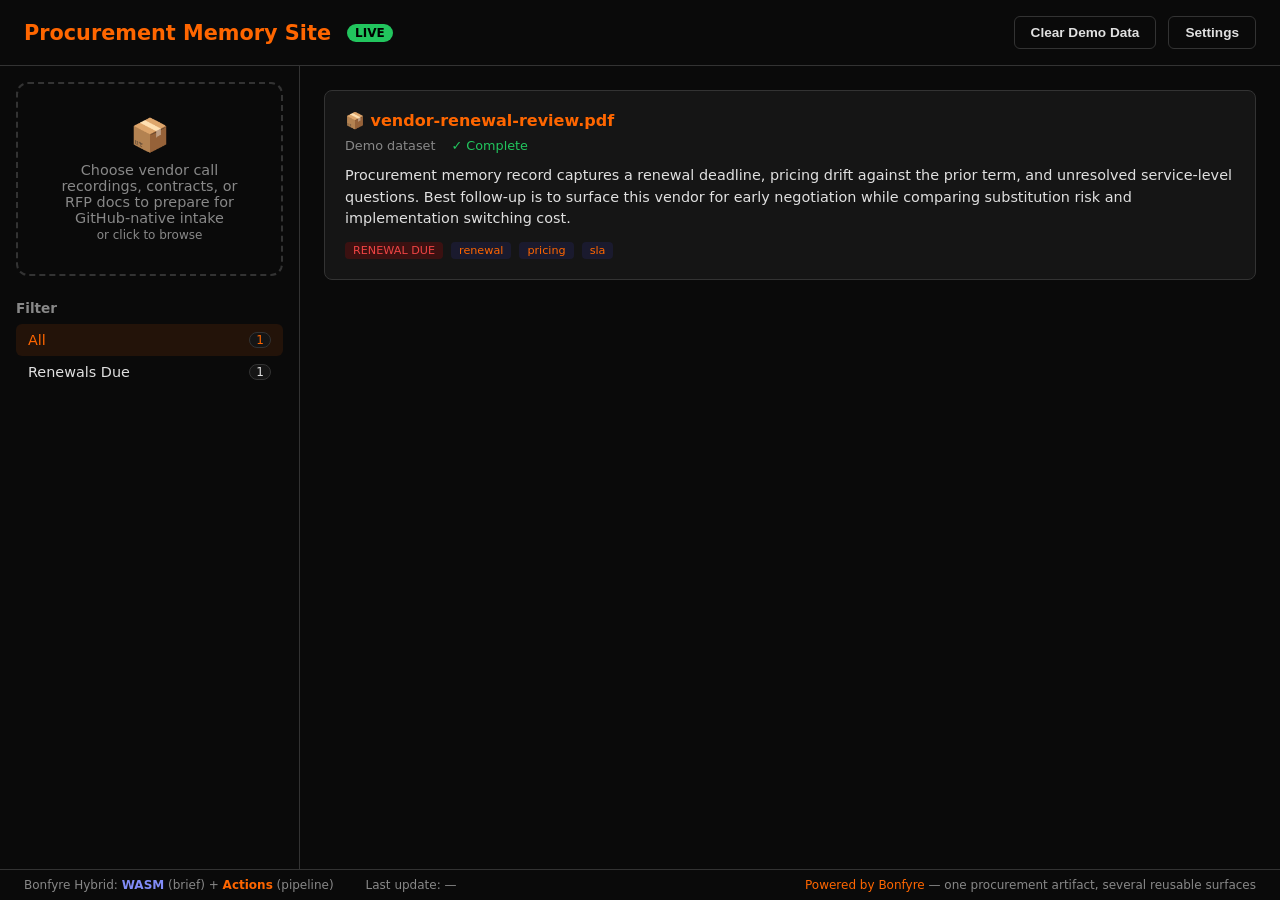
==== site/index.html @ 752cc1dd "Make public copy user-facing" ====
<!DOCTYPE html>
<html lang="en">
<head>
  <meta charset="utf-8">
  <meta name="viewport" content="width=device-width,initial-scale=1">
  <title>Procurement Memory Site</title>
  <style>
    :root{--bg:#0a0a0a;--fg:#e0e0e0;--accent:#ff6600;--surface:#151515;--border:#333;--dim:#888;--green:#22c55e;--red:#ef4444;--yellow:#eab308}
    *{margin:0;padding:0;box-sizing:border-box}
    body{font-family:system-ui,-apple-system,sans-serif;background:var(--bg);color:var(--fg)}
    .app{display:grid;grid-template-columns:300px 1fr;grid-template-rows:auto 1fr auto;min-height:100vh}
    header{grid-column:1/-1;padding:1rem 1.5rem;border-bottom:1px solid var(--border);display:flex;align-items:center;gap:1rem}
    .sidebar{border-right:1px solid var(--border);padding:1rem;overflow-y:auto}
    .main{padding:1.5rem;overflow-y:auto}
    h1{font-size:1.3rem;color:var(--accent)}
    .badge{font-size:.75rem;padding:2px 8px;border-radius:999px;font-weight:600}
    .badge-live{background:var(--green);color:#000}
    .badge-processing{background:var(--yellow);color:#000;animation:pulse 1.5s infinite}
    @keyframes pulse{50%{opacity:.6}}
    .header-right{margin-left:auto;display:flex;gap:.75rem;align-items:center}
    .dropzone{border:2px dashed var(--border);border-radius:12px;padding:2rem;text-align:center;cursor:pointer;transition:all .2s;margin-bottom:1rem}
    .dropzone:hover,.dropzone.drag-over{border-color:var(--accent);background:rgba(255,102,0,.05)}
    .dropzone input{display:none}
    .dropzone-icon{font-size:2rem;margin-bottom:.5rem}
    .dropzone-text{color:var(--dim);font-size:.9rem}
    .pipeline{margin-top:1rem}
    .pipeline-step{display:flex;align-items:center;gap:.5rem;padding:.5rem .75rem;border-left:3px solid var(--border);margin-left:.5rem;font-size:.85rem;transition:all .3s}
    .pipeline-step.active{border-color:var(--accent);color:var(--accent)}
    .pipeline-step.done{border-color:var(--green);color:var(--green)}
    .pipeline-step.wasm{border-color:#818cf8;color:#818cf8}
    .pipeline-step .label{flex:1}
    .pipeline-step .where{font-size:.7rem;opacity:.6}
    .card{background:var(--surface);border:1px solid var(--border);border-radius:8px;padding:1.25rem;margin-bottom:1rem}
    .card h3{color:var(--accent);font-size:1rem;margin-bottom:.5rem}
    .card-meta{font-size:.8rem;color:var(--dim);margin-bottom:.75rem;display:flex;gap:1rem}
    .card-body{font-size:.9rem;line-height:1.5}
    .card-tags{margin-top:.75rem;display:flex;gap:.5rem;flex-wrap:wrap}
    .tag{font-size:.7rem;padding:2px 8px;border-radius:4px;background:#1a1a2e;color:var(--accent)}
    .tag-urgent{background:#3b1111;color:var(--red)}
    .preview{background:#0d0d1a;border:1px solid #2a2a4a;border-radius:8px;padding:1rem;margin-top:1rem}
    .preview h4{color:#818cf8;font-size:.85rem;margin-bottom:.5rem}
    .preview pre{font-size:.8rem;white-space:pre-wrap;color:var(--dim);max-height:300px;overflow-y:auto}
    .wasm-badge{font-size:.65rem;background:#818cf8;color:#000;padding:1px 6px;border-radius:3px;margin-left:.5rem}
    .config{margin-top:1.5rem}
    .config h4{font-size:.85rem;color:var(--dim);margin-bottom:.5rem}
    .config input{width:100%;padding:.5rem;background:var(--surface);border:1px solid var(--border);border-radius:4px;color:var(--fg);font-size:.85rem;margin-bottom:.5rem}
    .config label{font-size:.8rem;color:var(--dim);display:block;margin-bottom:.25rem}
    .btn{padding:.5rem 1rem;border-radius:6px;border:none;cursor:pointer;font-size:.85rem;font-weight:600;transition:all .15s}
    .btn-primary{background:var(--accent);color:#000}
    .btn-primary:hover{background:#e65c00}
    .btn-ghost{background:transparent;border:1px solid var(--border);color:var(--fg)}
    .filter-list{list-style:none;margin-top:.5rem}
    .filter-item{padding:.5rem .75rem;border-radius:6px;cursor:pointer;font-size:.9rem;display:flex;justify-content:space-between}
    .filter-item:hover{background:rgba(255,255,255,.05)}
    .filter-item.active{background:rgba(255,102,0,.1);color:var(--accent)}
    .filter-count{font-size:.75rem;background:var(--surface);border:1px solid var(--border);padding:0 6px;border-radius:999px}
    .status-bar{grid-column:1/-1;border-top:1px solid var(--border);padding:.5rem 1.5rem;font-size:.75rem;color:var(--dim);display:flex;gap:2rem}
    @media(max-width:768px){.app{grid-template-columns:1fr}.sidebar{border-right:none;border-bottom:1px solid var(--border)}}
  </style>
</head>
<body>
  <div class="app">
    <header>
      <h1>Procurement Memory Site</h1>
      <span class="badge badge-live" id="statusBadge">LIVE</span>
      <div class="header-right">
        <button class="btn btn-ghost" id="toggleDemoBtn" type="button">Clear Demo Data</button>
        <button class="btn btn-ghost" onclick="toggleConfig()">Settings</button>
      </div>
    </header>
    <div class="sidebar">
      <div class="dropzone" id="dropzone">
        <div class="dropzone-icon">📦</div>
        <div class="dropzone-text">Choose vendor call recordings, contracts, or RFP docs to prepare for GitHub-native intake<br><small>or click to browse</small></div>
        <input type="file" id="fileInput" accept="audio/*,.wav,.mp3,.m4a,.ogg,.flac,.webm,.pdf,.docx,.txt,.md" multiple>
      </div>
      <div class="pipeline" id="pipeline" style="display:none;">
        <div class="pipeline-step" data-step="prepare"><span class="label">Prepare intake file</span><span class="where">Browser</span></div>
        <div class="pipeline-step" data-step="commit"><span class="label">Upload + commit</span><span class="where">GitHub Web</span></div>
        <div class="pipeline-step" data-step="process"><span class="label">bonfyre-transcribe</span><span class="where">Actions</span></div>
        <div class="pipeline-step" data-step="brief"><span class="label">bonfyre-brief</span><span class="where wasm-badge">WASM</span></div>
        <div class="pipeline-step" data-step="tag"><span class="label">bonfyre-tag</span><span class="where">Actions</span></div>
        <div class="pipeline-step" data-step="embed"><span class="label">bonfyre-embed + vec</span><span class="where">Actions</span></div>
        <div class="pipeline-step" data-step="ledger"><span class="label">bonfyre-ledger</span><span class="where">Actions</span></div>
        <div class="pipeline-step" data-step="emit"><span class="label">bonfyre-emit</span><span class="where">Actions</span></div>
      </div>
      <div class="preview" id="wasmPreview" style="display:none;">
        <h4>Live Preview <span class="wasm-badge">WASM</span></h4>
        <pre id="previewContent">Processing…</pre>
      </div>
      <div class="preview" id="intakePreview" style="display:none;">
        <h4>GitHub Intake</h4>
        <pre id="intakeContent">Preparing upload…</pre>
        <div style="margin-top:.75rem;display:flex;gap:.5rem;flex-wrap:wrap;">
          <a class="btn btn-primary" id="downloadPrepared" href="#" download>Download Intake Copy</a>
          <a class="btn btn-ghost" id="openUploadFolder" href="#" target="_blank" rel="noreferrer">Open GitHub Folder</a>
          <button class="btn btn-ghost" id="markUploaded" type="button">I Uploaded It</button>
        </div>
      </div>
      <h4 style="margin-top:1.5rem;font-size:.85rem;color:var(--dim);">Filter</h4>
      <ul class="filter-list" id="filterList">
        <li class="filter-item active" data-filter="all">All <span class="filter-count" id="countAll">0</span></li>
        <li class="filter-item" data-filter="flagged">Renewals Due <span class="filter-count">0</span></li>
      </ul>
      <div class="config" id="configPanel" style="display:none;">
        <h4>GitHub Connection</h4>
        <label>Repository (owner/repo)</label>
        <input type="text" id="cfgRepo" placeholder="Nickgonzales76017/pages-procurement-memory">
        <label>Branch</label>
        <input type="text" id="cfgBranch" value="main">
<button class="btn btn-primary" onclick="saveConfig()" style="width:100%;margin-top:.5rem;">Save</button>
      </div>
    </div>
    <div class="main" id="boardContent">
      <div style="text-align:center;padding:4rem 2rem;color:var(--dim);">
        <p style="font-size:1.2rem;margin-bottom:.5rem;">No procurement records</p>
        <p>Drop vendor calls, contracts, or RFP docs to build institutional procurement memory.</p>
        <p style="margin-top:1.5rem;font-size:.85rem;line-height:1.6;">
          <strong style="color:var(--accent);">Path 3 — Hybrid Architecture</strong><br>
          Prepare intake copy → upload with <strong style="color:var(--accent)">GitHub’s own web UI</strong><br>→ <strong style="color:var(--accent)">Actions</strong> transcribes, tags, values via ledger → <strong style="color:#818cf8">WASM</strong> briefs in-browser → Pages deploys
        </p>
        <div style="margin-top:1.5rem;display:grid;grid-template-columns:repeat(auto-fit,minmax(130px,1fr));gap:.75rem;text-align:center;font-size:.8rem;">
          <div style="padding:.5rem;border:1px solid var(--border);border-radius:6px;">
            <div style="color:var(--accent);font-weight:600;font-size:1rem;">One vendor trail</div>
            <div>Start from the actual record</div>
          </div>
          <div style="padding:.5rem;border:1px solid var(--border);border-radius:6px;">
            <div style="color:var(--accent);font-weight:600;font-size:1rem;">Shared record</div>
            <div>A memory your team can reuse</div>
          </div>
          <div style="padding:.5rem;border:1px solid var(--border);border-radius:6px;">
            <div style="color:var(--accent);font-weight:600;font-size:1rem;">No prompt UI</div>
            <div>Bring the files and go</div>
          </div>
        </div>
        <p style="margin-top:1rem;font-size:.75rem;color:var(--dim);">
          One procurement artifact, several reusable surfaces.
        </p>
      </div>
    </div>
    <div class="status-bar">
      <span>Bonfyre Hybrid: <strong style="color:#818cf8">WASM</strong> (brief) + <strong style="color:var(--accent)">Actions</strong> (pipeline)</span>
      <span id="lastUpdate">Last update: —</span>
      <span style="margin-left:auto;"><a href="https://github.com/Nickgonzales76017/bonfyre" style="color:var(--accent);text-decoration:none;">Powered by Bonfyre</a>
        &mdash; one procurement artifact, several reusable surfaces</span>
    </div>
  </div>
    <script src="js/github-intake.js"></script>
  <script src="js/github-jobs.js"></script>
  <script>
const STORE_KEY = 'bonfyre_pages-procurement-memory_config';
const ITEMS_KEY = 'bonfyre_pages-procurement-memory_items';
const INPUT_PATH = 'input';
const DEFAULT_REPO = 'Nickgonzales76017/pages-procurement-memory';
const DEFAULT_BRANCH = 'main';
const APP_NAME = "Procurement Memory Site";
const ROUTE_LABEL = "procurement memory";
const EXTRA_ARTIFACTS = [{"suffix":".tags.json","step":"tag"},{"suffix":".embed.json","step":"embed"},{"suffix":".ledger.json","step":"ledger"}];
const COMPLETE_WHEN_ANY = ["tags","embed","ledger"];
const FLAG_TERMS = ["renewal","renewal due","expiration"];
const COMPLETE_AFTER_BRIEF_ONLY = false;

let config = Object.assign({ repo: DEFAULT_REPO, branch: DEFAULT_BRANCH }, JSON.parse(localStorage.getItem(STORE_KEY) || '{}'));
let items = JSON.parse(localStorage.getItem(ITEMS_KEY) || '[]');
let briefWorker = null;
let activeIntake = null;

function toggleConfig() {
  const panel = document.getElementById('configPanel');
  panel.style.display = panel.style.display === 'none' ? 'block' : 'none';
  if (panel.style.display === 'block') {
    document.getElementById('cfgRepo').value = config.repo || '';
    document.getElementById('cfgBranch').value = config.branch || 'main';
  }
}

function saveConfig() {
  config = {
    repo: document.getElementById('cfgRepo').value.trim() || DEFAULT_REPO,
    branch: document.getElementById('cfgBranch').value.trim() || DEFAULT_BRANCH
  };
  localStorage.setItem(STORE_KEY, JSON.stringify(config));
  document.getElementById('configPanel').style.display = 'none';
}

const dropzone = document.getElementById('dropzone');
const fileInput = document.getElementById('fileInput');

dropzone.addEventListener('click', () => fileInput.click());
dropzone.addEventListener('dragover', e => { e.preventDefault(); dropzone.classList.add('drag-over'); });
dropzone.addEventListener('dragleave', () => dropzone.classList.remove('drag-over'));
dropzone.addEventListener('drop', e => {
  e.preventDefault();
  dropzone.classList.remove('drag-over');
  [...e.dataTransfer.files].forEach(f => handleFile(f));
});
fileInput.addEventListener('change', e => { [...e.target.files].forEach(f => handleFile(f)); });

function safeJson(raw) {
  try {
    return JSON.parse(raw);
  } catch (_) {
    return null;
  }
}

function matchesFlagTerms(value) {
  const haystack = typeof value === 'string' ? value.toLowerCase() : JSON.stringify(value || {}).toLowerCase();
  return FLAG_TERMS.some(term => haystack.includes(term));
}

function applyArtifactSignals(item, name, raw) {
  const parsed = safeJson(raw);
  if (name === 'tags' && parsed && Array.isArray(parsed.tags)) {
    item.tags = parsed.tags;
    if (!item.flagged && matchesFlagTerms(parsed.tags)) item.flagged = true;
  }
  if (name === 'tone') {
    if (!item.flagged && (matchesFlagTerms(raw) || matchesFlagTerms(parsed))) item.flagged = true;
  }
  if (!item.flagged && matchesFlagTerms(raw)) item.flagged = true;
}

async function handleFile(file) {
  if (!config.repo) {
    toggleConfig();
    alert('Configure the GitHub repository first.');
    return;
  }

  const preparedName = BonfyreGitHubIntake.createPreparedName(file.name);
  const itemId = preparedName.replace(/\.[^.]*$/, '');
  const targetPath = INPUT_PATH + '/' + preparedName;

  showPipeline();
  updateStep('prepare', 'active');
  updateStep('brief', 'wasm');

  activeIntake = {
    id: itemId,
    file: preparedName,
    originalFile: file.name,
    targetPath,
    uploadFolderUrl: buildUploadFolderUrl(),
    pollingStarted: false
  };

  try {
    const preparedDownload = BonfyreGitHubIntake.createPreparedDownload(file, preparedName);
    updateStep('prepare', 'done');
    updateStep('commit', 'active');
    BonfyreGitHubJobs.showIntakePreview({
      intake: activeIntake,
      preparedDownload,
      routeLabel: ROUTE_LABEL,
      branch: config.branch
    });

    const item = {
      id: itemId,
      file: preparedName,
      time: new Date().toLocaleString(),
      status: 'awaiting-upload',
      brief: null,
      tags: [],
      flagged: false,
      targetPath
    };

    items = BonfyreGitHubJobs.upsertAndPersist(ITEMS_KEY, items, item);
    renderBoard();

    if (BonfyreGitHubIntake.isTextLikeFile(file)) {
      const text = await file.text();
      runBriefWasm(text, itemId);
    } else {
      showWasmPreview(BonfyreGitHubJobs.buildReadyMessage(APP_NAME));
    }
  } catch (err) {
    console.error('Intake preparation failed:', err);
    alert('Intake preparation failed: ' + err.message);
    hidePipeline();
  }
}

async function githubGetFile(filePath) {
  return BonfyreGitHubIntake.fetchRawFile({
    repo: config.repo,
    branch: config.branch,
    path: filePath
  });
}

function buildUploadFolderUrl() {
  return BonfyreGitHubIntake.buildUploadFolderUrl({
    repo: config.repo,
    branch: config.branch,
    inputPath: INPUT_PATH
  });
}

function markUploaded() {
  items = BonfyreGitHubJobs.markUploaded({
    activeIntake,
    items,
    storageKey: ITEMS_KEY,
    updateStep,
    renderBoard,
    onStartPoll: function(intake) {
      pollForCompletion(intake.id, intake.file);
    }
  });
}

function initBriefWorker() {
  if (window.Worker) {
    try {
      briefWorker = new Worker('js/brief-worker.js');
      briefWorker.onmessage = function(e) {
        if (e.data.type === 'brief') {
          showWasmPreview(e.data.result);
          items = BonfyreGitHubJobs.updateAndPersist(ITEMS_KEY, items, e.data.id, function(item) {
            item.brief = e.data.result;
            item.status = 'previewed';
          });
          renderBoard();
        }
      };
    } catch (_) {}
  }
}

function runBriefWasm(transcript, itemId) {
  if (briefWorker) {
    briefWorker.postMessage({ type: 'brief', text: transcript, id: itemId });
    updateStep('brief', 'active');
  }
}

function pollForCompletion(itemId, fileName) {
  const base = fileName.replace(/\.[^.]*$/, '');
  const seen = {};

  BonfyreGitHubJobs.pollArtifacts({
    onError: function(err) {
      console.warn('[bonfyre] poll:', err.message);
    },
    onPoll: async function(ctrl) {
      const transcript = await githubGetFile('artifacts/' + base + '.transcript.json');
      if (!transcript) return;

      updateStep('process', 'done');
      runBriefWasm(transcript, itemId);

      const brief = await githubGetFile('artifacts/' + base + '.brief.json');
      if (brief) updateStep('brief', 'done');

      for (const artifact of EXTRA_ARTIFACTS) {
        const raw = await githubGetFile('artifacts/' + base + artifact.suffix);
        if (!raw) continue;
        const key = artifact.suffix.replace(/^\./, '').replace(/\.(json|txt|md|html)$/,'');
        seen[key] = raw;
        if (artifact.step) updateStep(artifact.step, 'done');
      }

      const idx = items.findIndex(h => h.id === itemId);
      if (idx >= 0) {
        const next = Object.assign({}, items[idx]);
        if (brief) next.brief = BonfyreGitHubIntake.parseBriefPayload(brief);
        Object.keys(seen).forEach(name => applyArtifactSignals(next, name, seen[name]));
        items = BonfyreGitHubJobs.updateAndPersist(ITEMS_KEY, items, itemId, function(item) {
          item.brief = next.brief;
          item.tags = next.tags;
          item.flagged = next.flagged;
        });
      }

      const hasCompletionSignal = COMPLETE_WHEN_ANY.some(name => seen[name]);
      if (brief && (hasCompletionSignal || COMPLETE_AFTER_BRIEF_ONLY)) {
        updateStep('emit', 'done');
        items = BonfyreGitHubJobs.updateAndPersist(ITEMS_KEY, items, itemId, function(item) {
          item.status = 'complete';
          if (brief) item.brief = BonfyreGitHubIntake.parseBriefPayload(brief);
        });
        renderBoard();
        BonfyreGitHubJobs.touchLastUpdate('lastUpdate');
        setTimeout(hidePipeline, 2000);
        ctrl.stop();
        return;
      }

      renderBoard();
    }
  });
}

function showPipeline() {
  document.getElementById('pipeline').style.display = 'block';
  document.getElementById('statusBadge').className = 'badge badge-processing';
  document.getElementById('statusBadge').textContent = 'READY';
}

function hidePipeline() {
  document.getElementById('statusBadge').className = 'badge badge-live';
  document.getElementById('statusBadge').textContent = 'LIVE';
}

function updateStep(step, state) {
  const el = document.querySelector('[data-step="' + step + '"]');
  if (el) el.className = 'pipeline-step ' + state;
}

function showWasmPreview(text) {
  document.getElementById('wasmPreview').style.display = 'block';
  document.getElementById('previewContent').textContent = text;
}

function renderBoard() {
  const container = document.getElementById('boardContent');
  if (!items.length) return;
  const activeFilter = document.querySelector('.filter-item.active')?.dataset.filter || 'all';
  const filtered = activeFilter === 'all' ? items :
                   activeFilter === 'flagged' ? items.filter(h => h.flagged) :
                   items.filter(h => h.tags?.includes(activeFilter));
  let html = '';
  for (const h of filtered) {
    const statusColor = BonfyreGitHubJobs.statusColor(h.status);
    const statusLabel = BonfyreGitHubJobs.statusLabel(h.status);
    
    html += `<div class="card"><h3>📦 ${h.file}</h3><div class="card-meta"><span>${h.time}</span><span style="color:${statusColor}">${statusLabel}</span></div><div class="card-body">${h.brief || "<em style=\"color:var(--dim)\">Indexing procurement record…</em>"}</div><div class="card-tags">${h.flagged ? "<span class=\"tag tag-urgent\">RENEWAL DUE</span>" : ""}${(h.tags||[]).map(t=>`<span class="tag">${t}</span>`).join("")}</div></div>`;
  }
  container.innerHTML = html;
  const countAll = document.getElementById('countAll');
  if (countAll) countAll.textContent = items.length;
}

document.getElementById('filterList').addEventListener('click', e => {
  const item = e.target.closest('.filter-item');
  if (!item) return;
  document.querySelectorAll('.filter-item').forEach(i => i.classList.remove('active'));
  item.classList.add('active');
  renderBoard();
});

document.getElementById('markUploaded').addEventListener('click', markUploaded);

initBriefWorker();
renderBoard();
  </script>
  <script src="js/demo-boot.js"></script>
  <script>
    BonfyreDemoBoot.init({
      storeKey: ITEMS_KEY,
      demoPath: 'demos/procurement-memory/demo-item.json',
      getItems: () => items,
      setItems: value => { items = value; },
      renderBoard: renderBoard
    });
  </script>
</body>
</html>
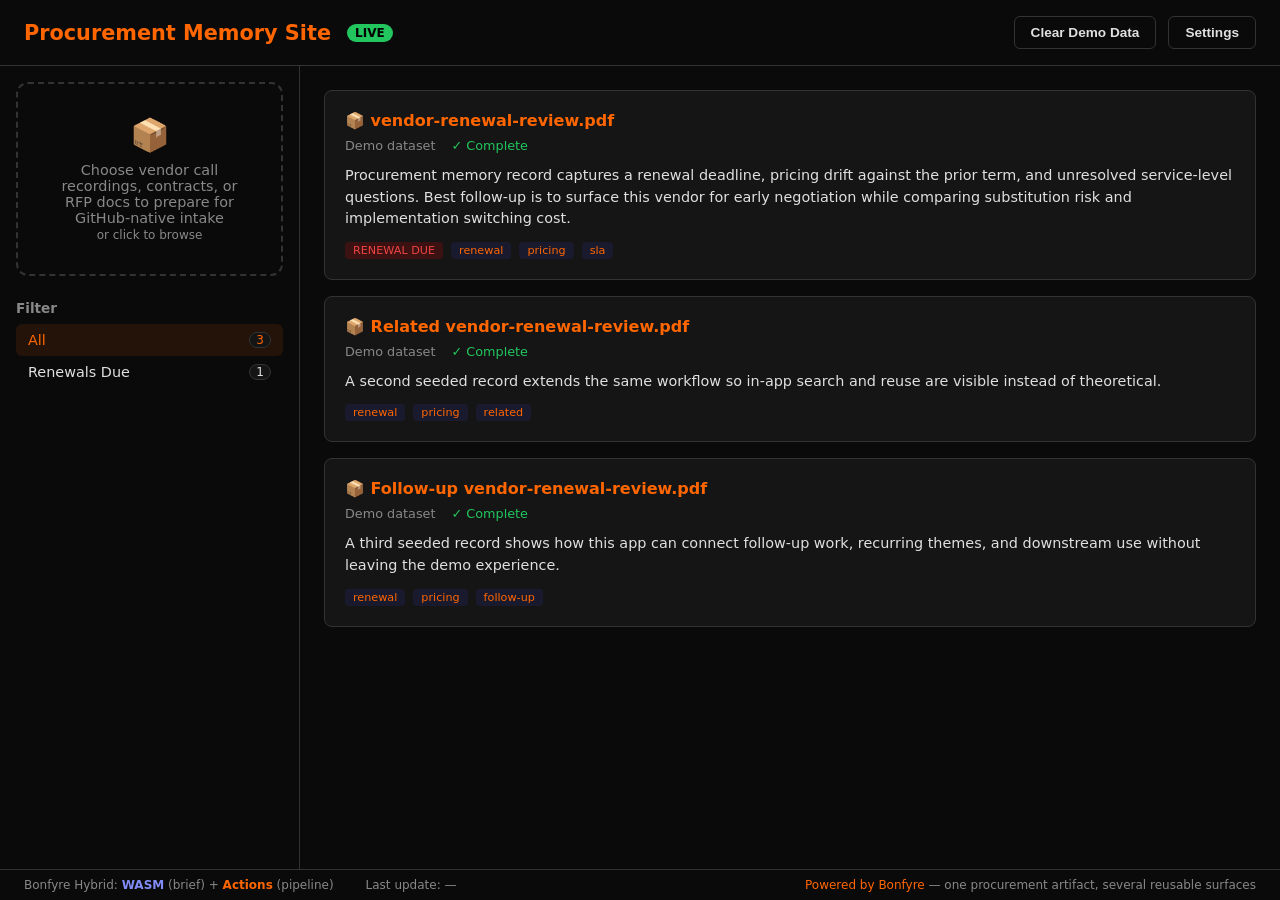
==== commit bde36093: "Make seeded demos multi-record and searchable" ====
--- a/site/index.html
+++ b/site/index.html
@@ -451,7 +451,7 @@
   <script>
     BonfyreDemoBoot.init({
       storeKey: ITEMS_KEY,
-      demoPath: 'demos/procurement-memory/demo-item.json',
+      demoPath: 'demos/procurement-memory/demo-items.json',
       getItems: () => items,
       setItems: value => { items = value; },
       renderBoard: renderBoard
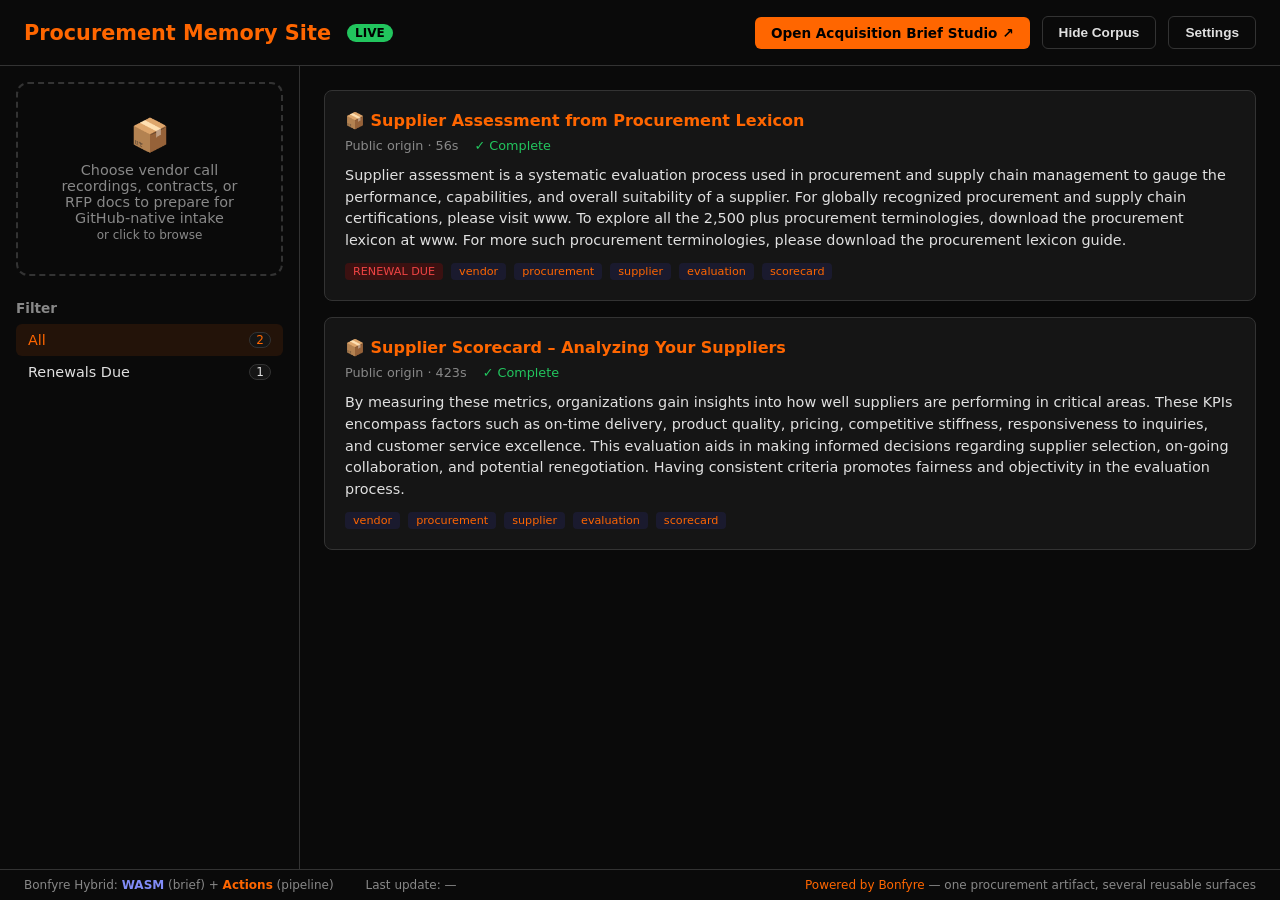
==== commit 0cb2dcec: "feat(procurement): connect acquisition brief studio to existing procurement memory" ====
--- a/site/index.html
+++ b/site/index.html
@@ -64,6 +64,7 @@
       <h1>Procurement Memory Site</h1>
       <span class="badge badge-live" id="statusBadge">LIVE</span>
       <div class="header-right">
+        <a class="btn btn-primary" href="brief-studio/" style="text-decoration:none;white-space:nowrap">Open Acquisition Brief Studio ↗</a>
         <button class="btn btn-ghost" id="toggleDemoBtn" type="button">Clear Demo Data</button>
         <button class="btn btn-ghost" onclick="toggleConfig()">Settings</button>
       </div>
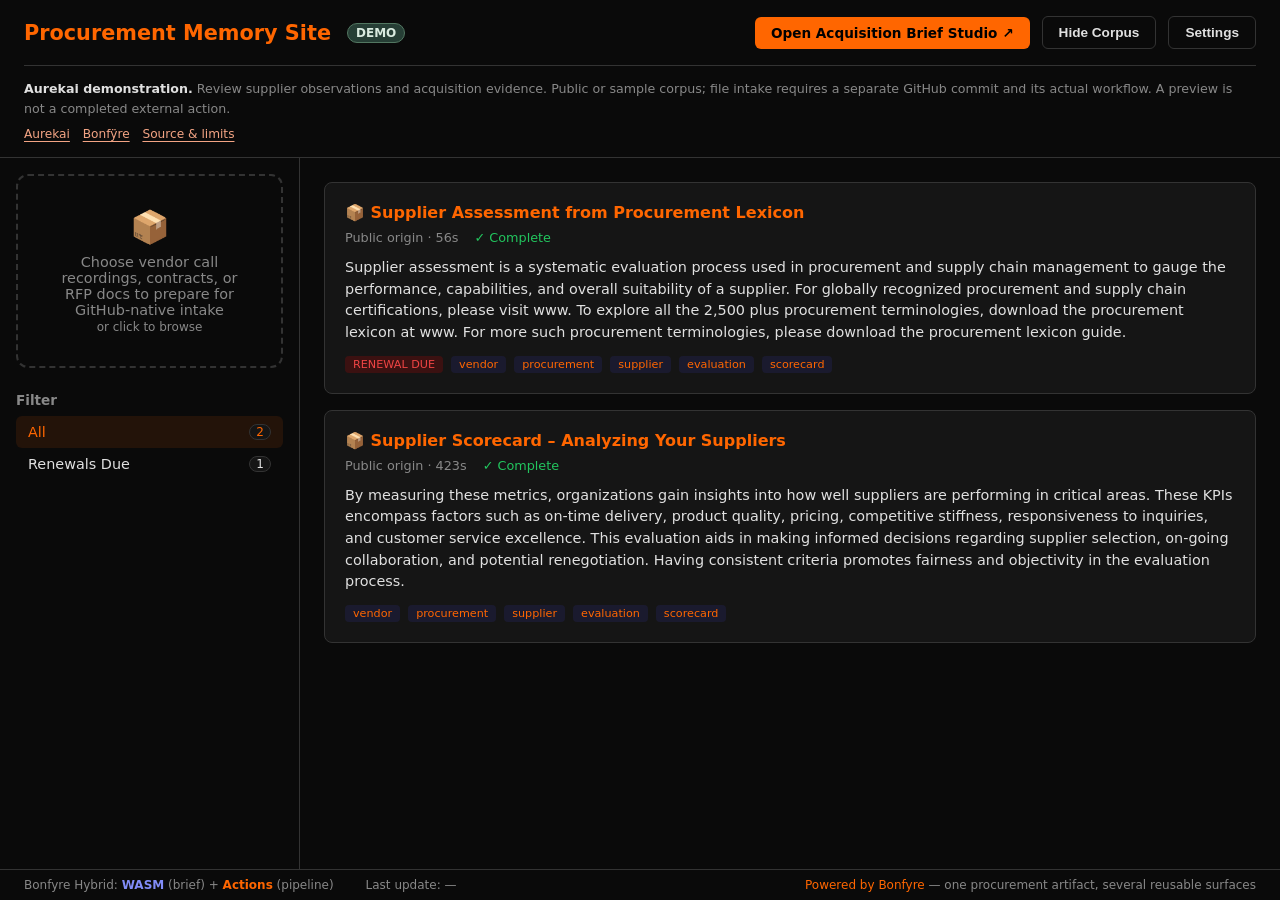
==== commit a7fe70b2: "site: distinguish demo workflow from deployed execution and add Aurekai navigation" ====
--- a/site/index.html
+++ b/site/index.html
@@ -56,18 +56,28 @@
     .filter-count{font-size:.75rem;background:var(--surface);border:1px solid var(--border);padding:0 6px;border-radius:999px}
     .status-bar{grid-column:1/-1;border-top:1px solid var(--border);padding:.5rem 1.5rem;font-size:.75rem;color:var(--dim);display:flex;gap:2rem}
     @media(max-width:768px){.app{grid-template-columns:1fr}.sidebar{border-right:none;border-bottom:1px solid var(--border)}}
-  </style>
+  
+    header{flex-wrap:wrap}
+    .badge-demo{background:#263e35;color:#d9eadf;border:1px solid #527761}
+    .aurekai-context{flex:1 0 100%;border-top:1px solid var(--border);padding:.8rem 0 0;display:flex;align-items:center;justify-content:space-between;gap:.5rem 2rem;flex-wrap:wrap}
+    .aurekai-context p{margin:0;font-size:.79rem;line-height:1.6;color:var(--dim)}
+    .aurekai-context strong{color:var(--fg)}
+    .aurekai-context nav{display:flex;align-items:center;gap:.8rem;flex-wrap:wrap}
+    .aurekai-context a{color:#f3a484;font-size:.76rem;text-decoration:underline;text-underline-offset:3px}
+    .aurekai-context a:focus-visible{outline:2px solid #f3a484;outline-offset:3px}
+    </style>
 </head>
 <body>
   <div class="app">
     <header>
       <h1>Procurement Memory Site</h1>
-      <span class="badge badge-live" id="statusBadge">LIVE</span>
+      <span class="badge badge-demo" id="statusBadge">DEMO</span>
       <div class="header-right">
         <a class="btn btn-primary" href="brief-studio/" style="text-decoration:none;white-space:nowrap">Open Acquisition Brief Studio ↗</a>
         <button class="btn btn-ghost" id="toggleDemoBtn" type="button">Clear Demo Data</button>
         <button class="btn btn-ghost" onclick="toggleConfig()">Settings</button>
       </div>
+          <div class="aurekai-context" aria-label="Aurekai demo and source"><p><strong>Aurekai demonstration.</strong> Review supplier observations and acquisition evidence. Public or sample corpus; file intake requires a separate GitHub commit and its actual workflow. A preview is not a completed external action.</p><nav aria-label="Related sites"><a href="https://aurekai.work">Aurekai</a><a href="https://nickgonzales76017.github.io/bonfyre/">Bonfÿre</a><a href="https://github.com/Nickgonzales76017/pages-procurement-memory">Source &amp; limits</a></nav></div>
     </header>
     <div class="sidebar">
       <div class="dropzone" id="dropzone">
@@ -117,7 +127,7 @@
         <p style="font-size:1.2rem;margin-bottom:.5rem;">No procurement records</p>
         <p>Drop vendor calls, contracts, or RFP docs to build institutional procurement memory.</p>
         <p style="margin-top:1.5rem;font-size:.85rem;line-height:1.6;">
-          <strong style="color:var(--accent);">Path 3 — Hybrid Architecture</strong><br>
+          <strong style="color:var(--accent);">Example intake path (verify actual workflow)</strong><br>
           Prepare intake copy → upload with <strong style="color:var(--accent)">GitHub’s own web UI</strong><br>→ <strong style="color:var(--accent)">Actions</strong> transcribes, tags, values via ledger → <strong style="color:#818cf8">WASM</strong> briefs in-browser → Pages deploys
         </p>
         <div style="margin-top:1.5rem;display:grid;grid-template-columns:repeat(auto-fit,minmax(130px,1fr));gap:.75rem;text-align:center;font-size:.8rem;">
@@ -402,8 +412,8 @@
 }
 
 function hidePipeline() {
-  document.getElementById('statusBadge').className = 'badge badge-live';
-  document.getElementById('statusBadge').textContent = 'LIVE';
+  document.getElementById('statusBadge').className = 'badge badge-demo';
+  document.getElementById('statusBadge').textContent = 'DEMO';
 }
 
 function updateStep(step, state) {
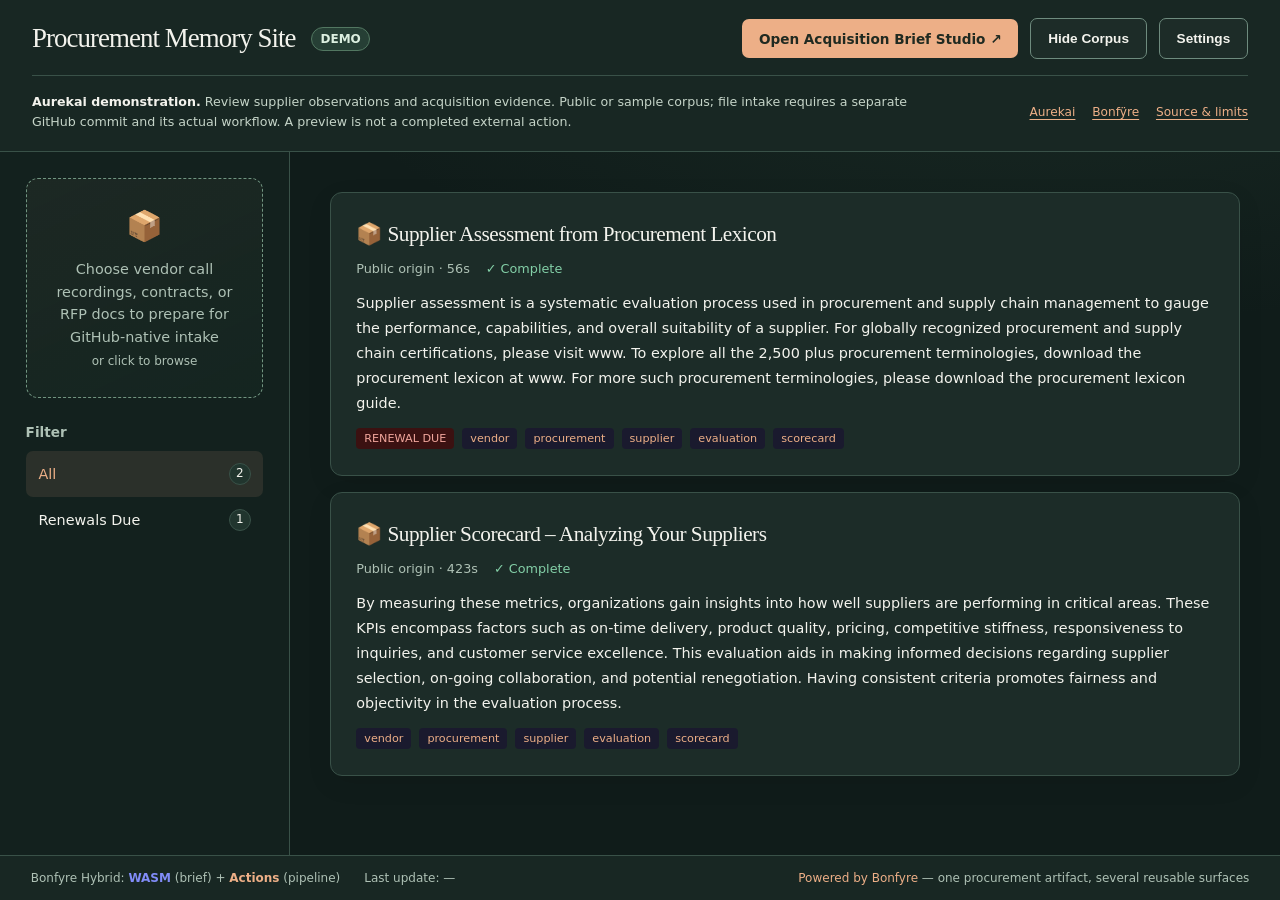
==== commit 56e63ddf: "site: unify older Pages applications with mature Aurekai layout and readable controls" ====
--- a/site/index.html
+++ b/site/index.html
@@ -65,7 +65,48 @@
     .aurekai-context nav{display:flex;align-items:center;gap:.8rem;flex-wrap:wrap}
     .aurekai-context a{color:#f3a484;font-size:.76rem;text-decoration:underline;text-underline-offset:3px}
     .aurekai-context a:focus-visible{outline:2px solid #f3a484;outline-offset:3px}
-    </style>
+    
+    /* Aurekai 2026 shared visual cut: presentation-only, retains workflow behavior. */
+    :root{--bg:#101c1a;--fg:#f3f3ed;--accent:#edaf87;--surface:#1c2c28;--border:#395148;--dim:#aec1b5;--green:#83cfa7;--red:#f1a69c;--yellow:#efd18e}
+    html{scroll-behavior:smooth}
+    body{font-family:system-ui,-apple-system,BlinkMacSystemFont,"Segoe UI",sans-serif;line-height:1.54;background:radial-gradient(ellipse 85% 52% at 82% 0,rgba(68,108,83,.17),transparent 70%),var(--bg);color:var(--fg)}
+    .app{max-width:1650px;margin:0 auto;grid-template-columns:minmax(250px,290px) minmax(0,1fr);box-shadow:0 0 0 1px rgba(255,255,255,.035);min-height:100vh}
+    header{padding:1.15rem clamp(1rem,2.5vw,2.4rem);background:#182723;border-bottom-color:var(--border);gap:1rem}
+    header h1{font-family:Georgia,"Times New Roman",serif;font-weight:500;font-size:clamp(1.38rem,2.1vw,1.95rem);letter-spacing:-.035em;line-height:1.15;color:var(--fg)}
+    .sidebar{padding:clamp(1rem,2vw,1.7rem);background:#13211e;border-color:var(--border)}
+    .main{padding:clamp(1.2rem,3.1vw,3rem);min-width:0}
+    .card,.preview{border-radius:12px;background:var(--surface);border:1px solid var(--border);box-shadow:0 8px 26px rgba(0,0,0,.08)}
+    .card{padding:clamp(1.05rem,2vw,1.7rem)}
+    .card h3{font-family:Georgia,"Times New Roman",serif;font-size:1.33rem;letter-spacing:-.025em;font-weight:500;color:var(--fg)}
+    .card-body{line-height:1.73}
+    .card-meta,.dropzone-text{color:var(--dim);line-height:1.58}
+    .dropzone{background:linear-gradient(155deg,rgba(225,180,142,.05),rgba(29,60,48,.15));border:1px dashed #719581;padding:clamp(1.4rem,2vw,2rem);border-radius:12px;cursor:pointer}
+    .dropzone:hover,.dropzone.drag-over{border-color:var(--accent);background:rgba(237,175,135,.07)}
+    .dropzone-icon{font-size:1.85rem}
+    .btn{border-radius:7px;padding:.64rem 1.05rem;line-height:1.35;min-height:36px}
+    .btn-primary{background:var(--accent);color:#202a21}
+    .btn-primary:hover{background:#f5c29b;color:#111b17}
+    .btn-ghost{border:1px solid #6e8b7e;color:var(--fg);background:rgba(255,255,255,.025)}
+    .btn-ghost:hover{border-color:var(--accent);background:rgba(237,175,135,.08)}
+    .filter-item{border-radius:7px;padding:.75rem .8rem;gap:.5rem}
+    .filter-item.active{background:rgba(237,175,135,.11);color:var(--accent)}
+    .filter-count{background:#21352e;color:var(--fg)}
+    .pipeline-step{padding:.7rem .8rem;border-color:#4f7461}
+    .pipeline-step.active{border-color:var(--accent);color:var(--accent)}
+    .pipeline-step.done{border-color:var(--green);color:var(--green)}
+    .config label,.config h4{color:var(--dim)}
+    .config input{border-radius:7px;background:#172722;color:var(--fg);padding:.7rem}
+    .status-bar{background:#182723;color:var(--dim);border-top:1px solid var(--border);padding:.8rem clamp(1rem,2.4vw,2.4rem);flex-wrap:wrap;gap:.5rem 1.5rem}
+    a{color:var(--accent);text-underline-offset:3px}
+    :is(button,a,input,select,textarea):focus-visible{outline:2px solid var(--accent);outline-offset:3px}
+    .aurekai-context{padding-top:1rem}
+    .aurekai-context p{max-width:920px;color:#c5d4c8}
+    .aurekai-context nav{gap:.6rem 1.05rem}
+    .aurekai-context a{color:var(--accent)}
+    .badge-demo{background:#263f35;color:#dcefe0}
+    @media(max-width:820px){.app{display:flex;flex-direction:column}.sidebar{border-right:0;border-bottom:1px solid var(--border)}.main{min-height:45vh}.header-right{margin-left:0}.status-bar{gap:.4rem .8rem}}
+    @media(prefers-reduced-motion:reduce){html{scroll-behavior:auto}.badge-processing{animation:none}}
+</style>
 </head>
 <body>
   <div class="app">
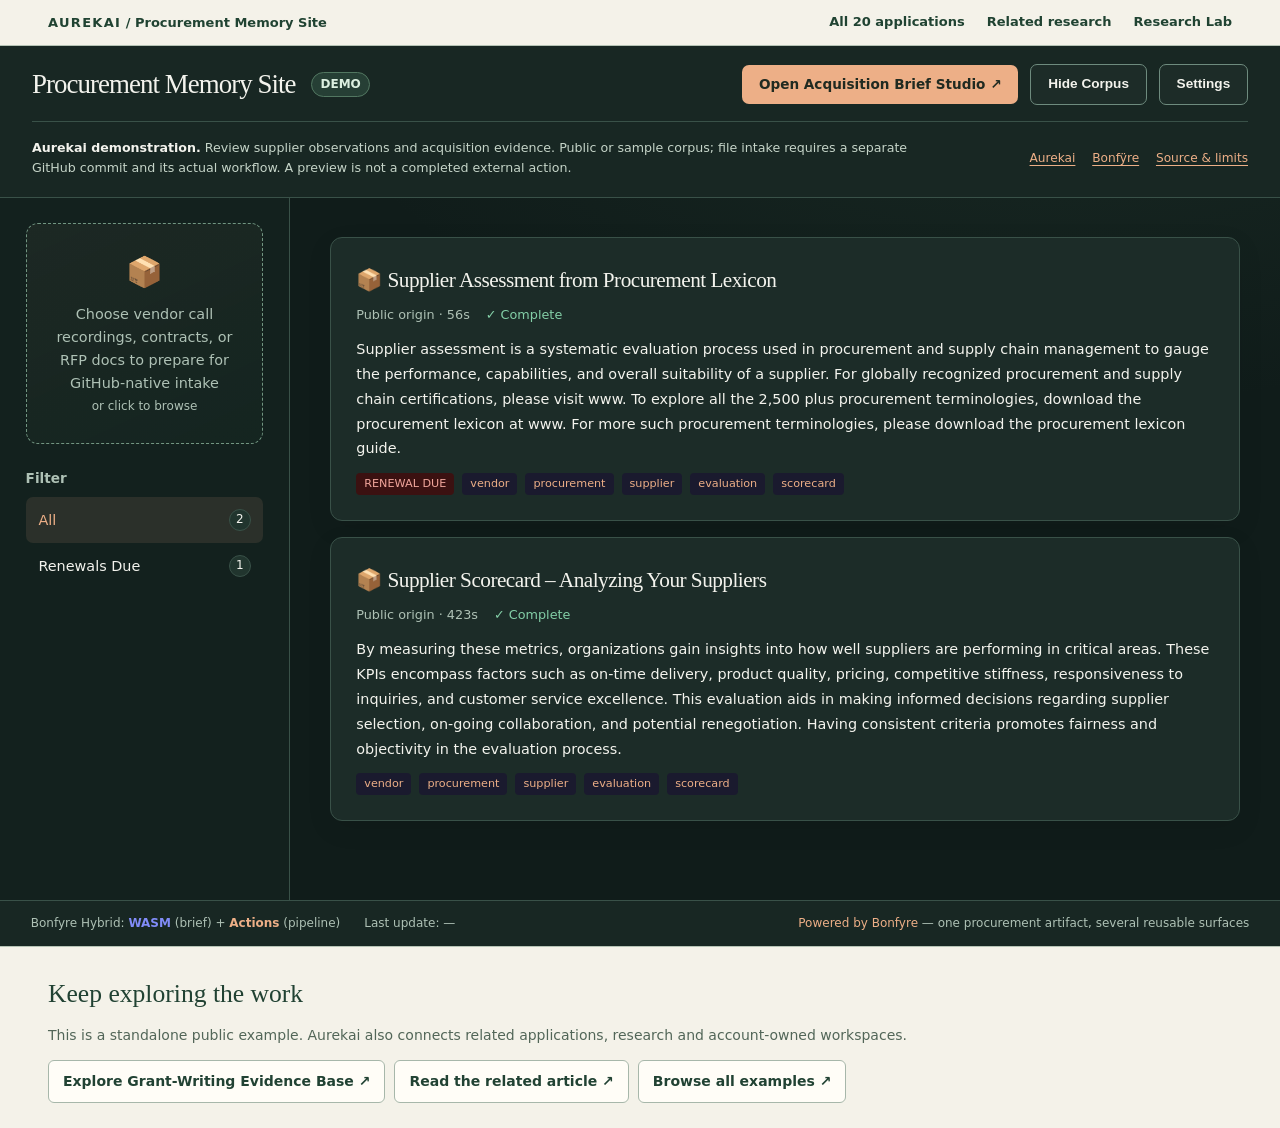
==== commit 17a26097: "site: link standalone application to Aurekai explorer and related research" ====
--- a/site/index.html
+++ b/site/index.html
@@ -107,8 +107,17 @@
     @media(max-width:820px){.app{display:flex;flex-direction:column}.sidebar{border-right:0;border-bottom:1px solid var(--border)}.main{min-height:45vh}.header-right{margin-left:0}.status-bar{gap:.4rem .8rem}}
     @media(prefers-reduced-motion:reduce){html{scroll-behavior:auto}.badge-processing{animation:none}}
 </style>
+<style id="aurekai-network-styles">
+.aurekai-network-nav{background:#f4f2e9;color:#204332;padding:12px clamp(16px,4vw,48px);display:flex;align-items:center;justify-content:space-between;gap:12px 25px;flex-wrap:wrap;border-bottom:1px solid #b5c3b5;font:600 13px/1.5 system-ui,-apple-system,sans-serif;position:relative;z-index:10}
+.aurekai-network-nav a{color:#204332;text-decoration:none;border-bottom:1px solid transparent}.aurekai-network-nav a:hover{border-bottom-color:#b54b32}.aurekai-network-nav a:focus-visible,.aurekai-next a:focus-visible{outline:2px solid #b54b32;outline-offset:4px}
+.aurekai-network-nav>span{white-space:normal}.aurekai-network-nav>span strong{font-weight:850;letter-spacing:.1em}.aurekai-network-nav>div{display:flex;flex-wrap:wrap;gap:9px 22px}
+.aurekai-next{background:#f4f2e9;color:#214233;padding:25px clamp(17px,4vw,48px);border-top:1px solid #b5c3b5;font:400 14px/1.6 system-ui,-apple-system,sans-serif}
+.aurekai-next h2{font:500 clamp(21px,2vw,28px)/1.3 Georgia,serif;color:#214233;margin:5px 0 14px}.aurekai-next p{color:#526658;margin:0 0 14px}
+.aurekai-next-links{display:flex;flex-wrap:wrap;gap:9px}.aurekai-next-links a{display:inline-flex;align-items:center;padding:9px 14px;border:1px solid #a7b7aa;text-decoration:none;color:#214233;background:#fffdf7;border-radius:6px;font-weight:700}.aurekai-next-links a:hover{border-color:#b54b32}
+</style>
 </head>
 <body>
+<nav class="aurekai-network-nav" aria-label="Aurekai application network"><span><a href="https://nickgonzales76017.github.io/bonfyre/discover/"><strong>AUREKAI</strong></a> / Procurement Memory Site</span><div><a href="https://nickgonzales76017.github.io/bonfyre/discover/">All 20 applications</a><a href="https://nickgonzales76017.github.io/bonfyre/blog/a-wholesale-lot-is-an-equation-not-a-discount/">Related research</a><a href="https://nickgonzales76017.github.io/bonfyre/labs/">Research Lab</a></div></nav>
   <div class="app">
     <header>
       <h1>Procurement Memory Site</h1>
@@ -509,5 +518,6 @@
       renderBoard: renderBoard
     });
   </script>
+<section class="aurekai-next" aria-label="Continue exploring Aurekai"><h2>Keep exploring the work</h2><p>This is a standalone public example. Aurekai also connects related applications, research and account-owned workspaces.</p><div class="aurekai-next-links"><a href="https://nickgonzales76017.github.io/pages-grant-evidence/">Explore Grant-Writing Evidence Base ↗</a><a href="https://nickgonzales76017.github.io/bonfyre/blog/a-wholesale-lot-is-an-equation-not-a-discount/">Read the related article ↗</a><a href="https://nickgonzales76017.github.io/bonfyre/discover/">Browse all examples ↗</a></div></section>
 </body>
 </html>
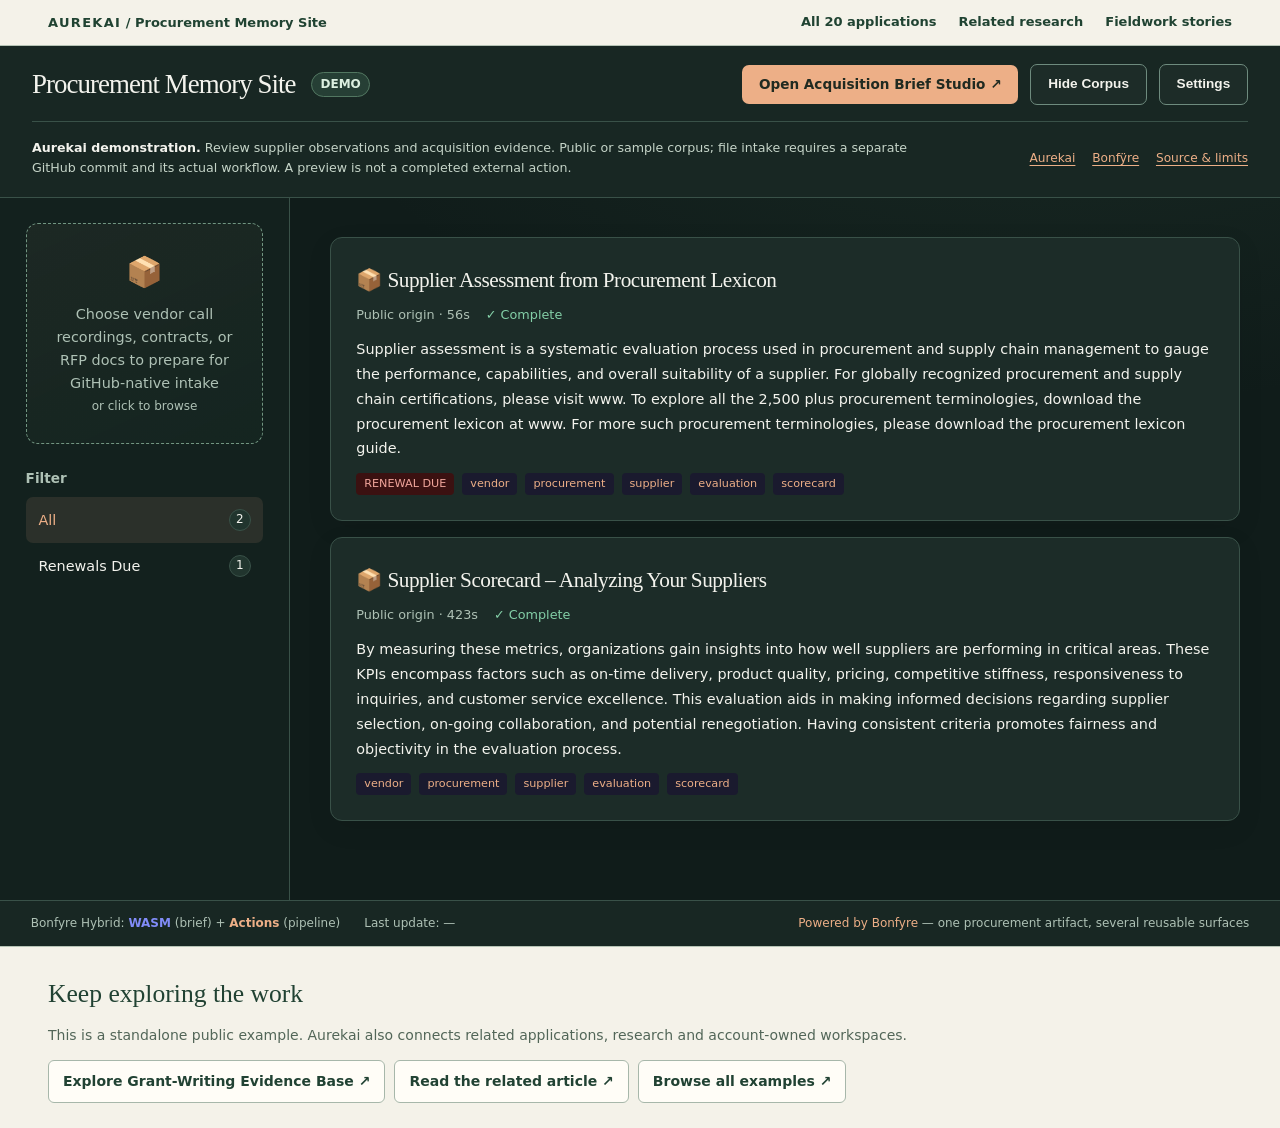
==== commit 854b5a2b: "site: replace retired calculator link with source-led Fieldwork" ====
--- a/site/index.html
+++ b/site/index.html
@@ -117,7 +117,7 @@
 </style>
 </head>
 <body>
-<nav class="aurekai-network-nav" aria-label="Aurekai application network"><span><a href="https://nickgonzales76017.github.io/bonfyre/discover/"><strong>AUREKAI</strong></a> / Procurement Memory Site</span><div><a href="https://nickgonzales76017.github.io/bonfyre/discover/">All 20 applications</a><a href="https://nickgonzales76017.github.io/bonfyre/blog/a-wholesale-lot-is-an-equation-not-a-discount/">Related research</a><a href="https://nickgonzales76017.github.io/bonfyre/labs/">Research Lab</a></div></nav>
+<nav class="aurekai-network-nav" aria-label="Aurekai application network"><span><a href="https://nickgonzales76017.github.io/bonfyre/discover/"><strong>AUREKAI</strong></a> / Procurement Memory Site</span><div><a href="https://nickgonzales76017.github.io/bonfyre/discover/">All 20 applications</a><a href="https://nickgonzales76017.github.io/bonfyre/blog/a-wholesale-lot-is-an-equation-not-a-discount/">Related research</a><a href="https://nickgonzales76017.github.io/bonfyre/fieldwork/">Fieldwork stories</a></div></nav>
   <div class="app">
     <header>
       <h1>Procurement Memory Site</h1>
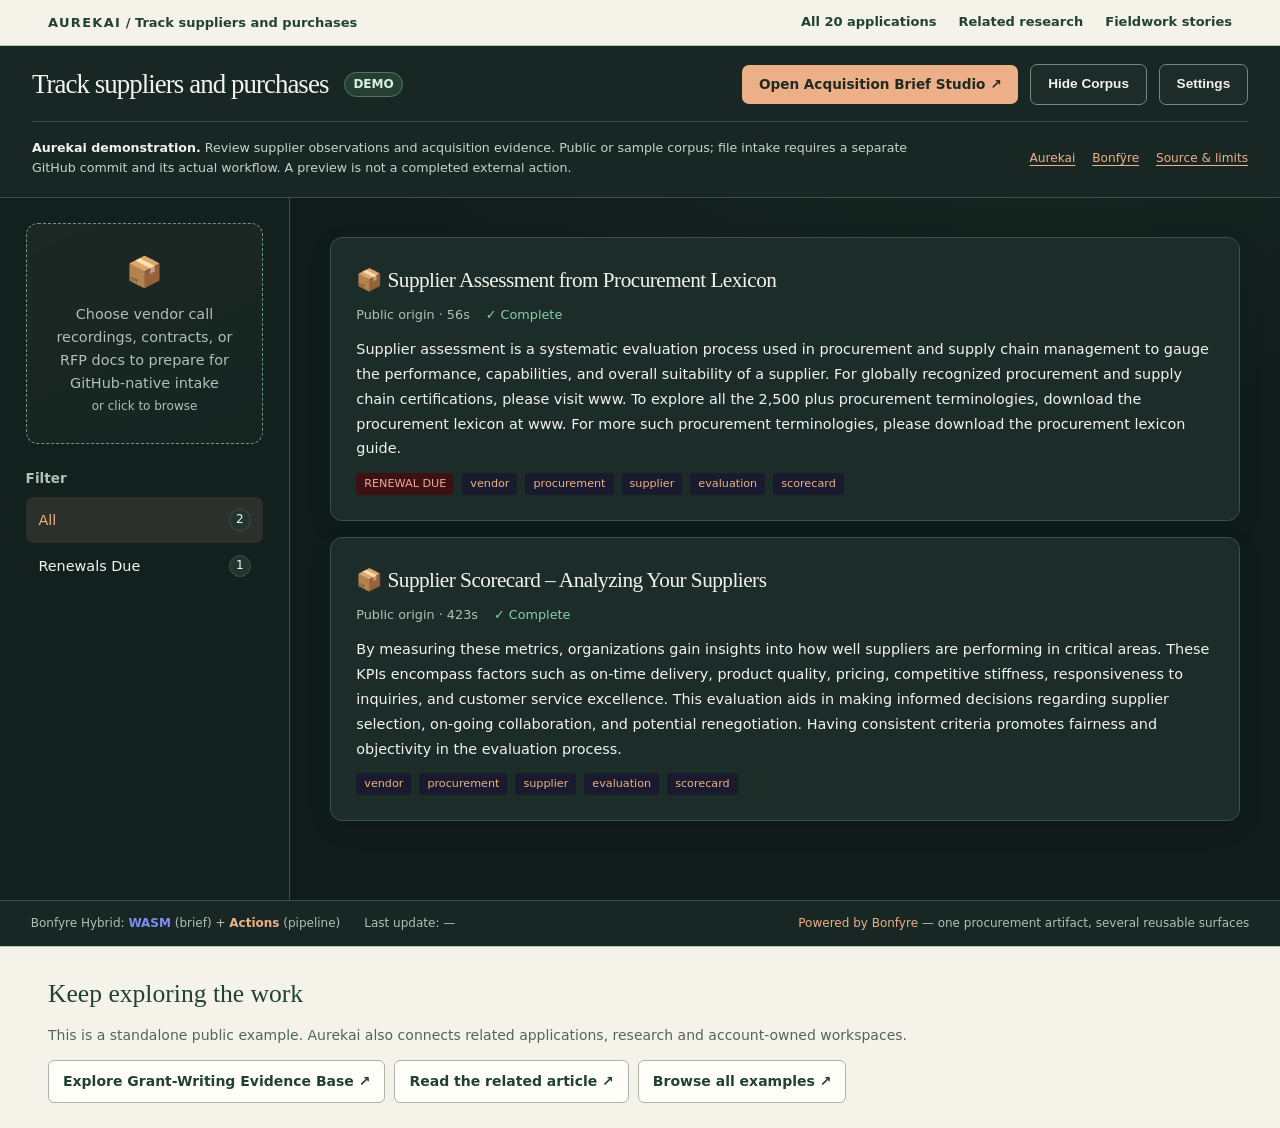
==== commit 5fa1b7a5: "Align public demo homepage copy with readable application names" ====
--- a/site/index.html
+++ b/site/index.html
@@ -3,7 +3,7 @@
 <head>
   <meta charset="utf-8">
   <meta name="viewport" content="width=device-width,initial-scale=1">
-  <title>Procurement Memory Site</title>
+  <title>Track suppliers and purchases</title>
   <style>
     :root{--bg:#0a0a0a;--fg:#e0e0e0;--accent:#ff6600;--surface:#151515;--border:#333;--dim:#888;--green:#22c55e;--red:#ef4444;--yellow:#eab308}
     *{margin:0;padding:0;box-sizing:border-box}
@@ -117,10 +117,10 @@
 </style>
 </head>
 <body>
-<nav class="aurekai-network-nav" aria-label="Aurekai application network"><span><a href="https://nickgonzales76017.github.io/bonfyre/discover/"><strong>AUREKAI</strong></a> / Procurement Memory Site</span><div><a href="https://nickgonzales76017.github.io/bonfyre/discover/">All 20 applications</a><a href="https://nickgonzales76017.github.io/bonfyre/blog/a-wholesale-lot-is-an-equation-not-a-discount/">Related research</a><a href="https://nickgonzales76017.github.io/bonfyre/fieldwork/">Fieldwork stories</a></div></nav>
+<nav class="aurekai-network-nav" aria-label="Aurekai application network"><span><a href="https://nickgonzales76017.github.io/bonfyre/discover/"><strong>AUREKAI</strong></a> / Track suppliers and purchases</span><div><a href="https://nickgonzales76017.github.io/bonfyre/discover/">All 20 applications</a><a href="https://nickgonzales76017.github.io/bonfyre/blog/a-wholesale-lot-is-an-equation-not-a-discount/">Related research</a><a href="https://nickgonzales76017.github.io/bonfyre/fieldwork/">Fieldwork stories</a></div></nav>
   <div class="app">
     <header>
-      <h1>Procurement Memory Site</h1>
+      <h1>Track suppliers and purchases</h1>
       <span class="badge badge-demo" id="statusBadge">DEMO</span>
       <div class="header-right">
         <a class="btn btn-primary" href="brief-studio/" style="text-decoration:none;white-space:nowrap">Open Acquisition Brief Studio ↗</a>
@@ -214,7 +214,7 @@
 const INPUT_PATH = 'input';
 const DEFAULT_REPO = 'Nickgonzales76017/pages-procurement-memory';
 const DEFAULT_BRANCH = 'main';
-const APP_NAME = "Procurement Memory Site";
+const APP_NAME = "Track suppliers and purchases";
 const ROUTE_LABEL = "procurement memory";
 const EXTRA_ARTIFACTS = [{"suffix":".tags.json","step":"tag"},{"suffix":".embed.json","step":"embed"},{"suffix":".ledger.json","step":"ledger"}];
 const COMPLETE_WHEN_ANY = ["tags","embed","ledger"];
